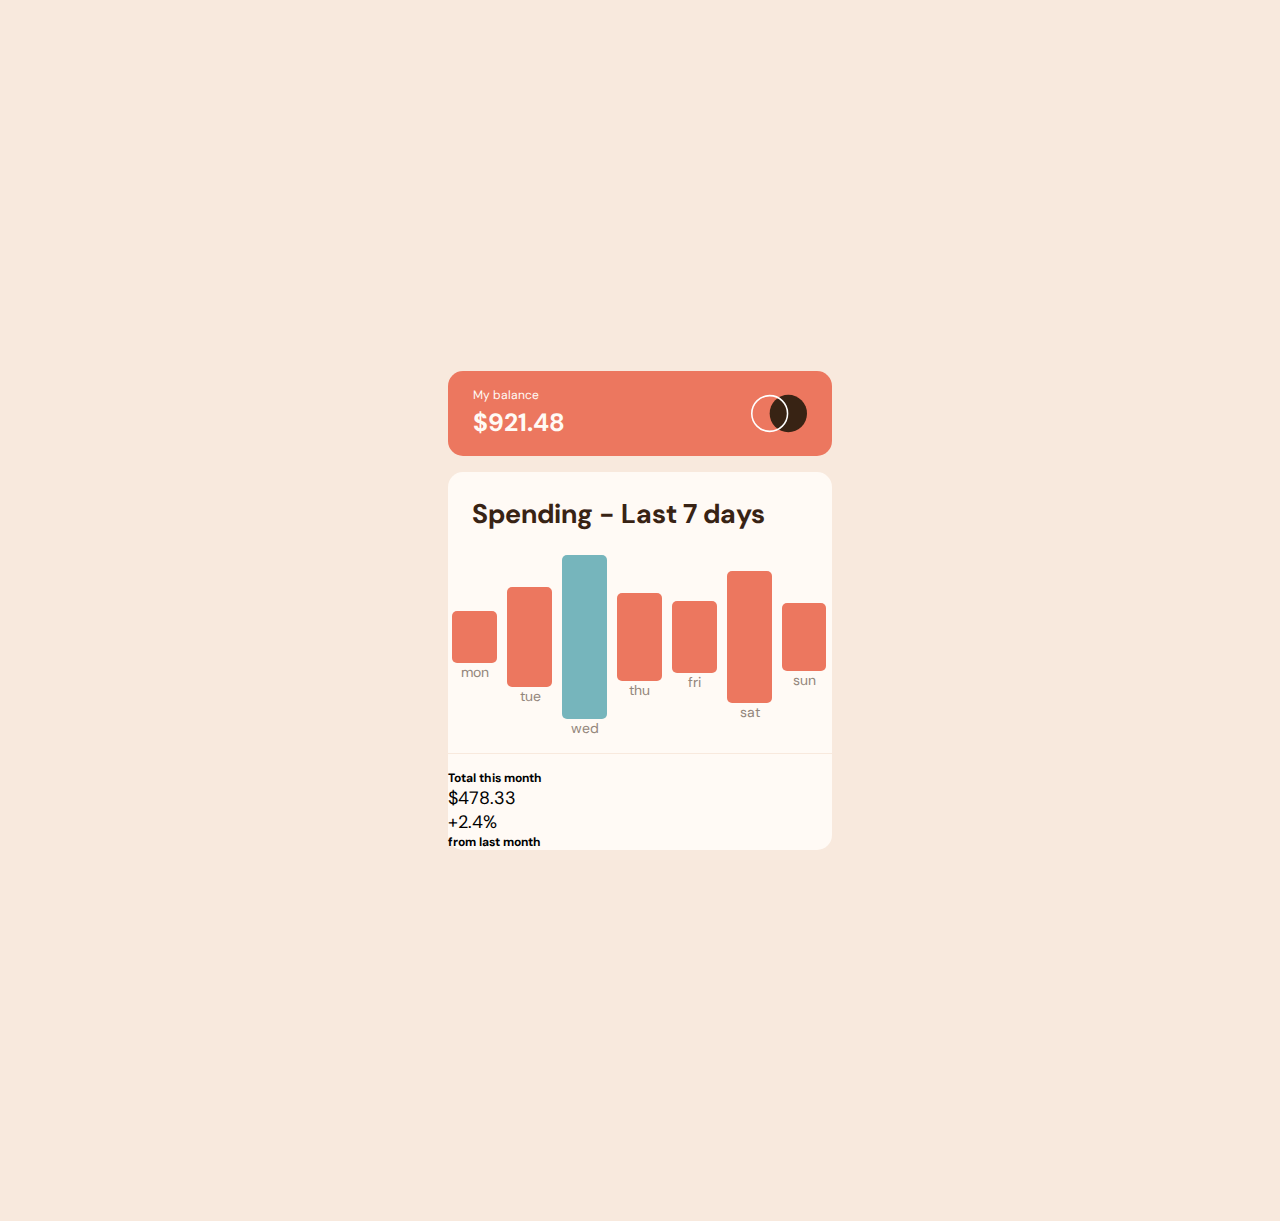
==== Expense-chart-main/index.html @ cb62b874 "Paso 1 y 2 hecho" ====
<!DOCTYPE html>
<html lang="en">
<head>
    <meta charset="UTF-8">
    <meta http-equiv="X-UA-Compatible" content="IE=edge">
    <meta name="viewport" content="width=device-width, initial-scale=1.0">
    <title>Expenses chart component</title>
    <link rel="stylesheet" href="./style.css">
</head>
<body>
    
    <div class="wrap">
            <!-- Balance -->
        <header class="wrap-hd">
            <div class="wrap-1">
                <h6 class="title">My balance</h6>
                <p class="money">$921.48</p>
            </div>
            <img src="./image/logo.svg" alt="logo" class="logo">
        </header>
        <!-- Grafico -->
        <div class="wrap-body">
            <h2 class="title-body">Spending - Last 7 days</h2>
            <div class="wrap-graphic">
                <div class="graphic">
                    <p class="cash"></p>
                    <div class="bar1"></div>
                    <p class="day">mon</p>
                </div>
                <div class="graphic">
                    <p class="cash"></p>
                    <div class="bar2"></div>
                    <p class="day">tue</p>
                </div>
                <div class="graphic">
                    <p class="cash"></p>
                    <div class="bar3"></div>
                    <p class="day">wed</p>
                </div>
                <div class="graphic">
                    <p class="cash"></p>
                    <div class="bar4"></div>
                    <p class="day">thu</p>
                </div>
                <div class="graphic">
                    <p class="cash"></p>
                    <div class="bar5"></div>
                    <p class="day">fri</p>
                </div>
                <div class="graphic">
                    <p class="cash"></p>
                    <div class="bar6"></div>
                    <p class="day">sat</p>
                </div>
                <div class="graphic">
                    <p class="cash"></p>
                    <div class="bar7"></div>
                    <p class="day">sun</p>
                </div>
            </div>
                <!-- footer -->
            <div class="wrap-footer">
                <div class="total-month">
                    <h6 class="title-footer">Total this month</h6>
                    <p class="money-footer">$478.33</p>
                </div>
                <div class="percentage">
                    <p class="percent">+2.4%</p>
                    <h6 class="percent-ft">from last month</h6>
                </div>
            </div>
        </div>
    </div>

    <script src="./src/main.js"></script>
</body>
</html>
---- Expense-chart-main/style.css ----
@import url('https://fonts.googleapis.com/css2?family=DM+Sans:wght@400;700&display=swap');

:root {
            /* Colors */

        /* Primary */
    --Soft-red: hsl(10, 79%, 65%);
    --Cyan: hsl(186, 34%, 60%);

        /* Neutral */
    --Dark-brown: hsl(25, 47%, 15%);
    --Medium-brown: hsl(28, 10%, 53%);
    --Cream: hsl(27, 66%, 92%);
    --Very-pale-orange: hsl(33, 100%, 98%);

            /* Typography */

        /* Font */
    --FF: 'DM Sans', sans-serif;
    --FW1: 400;
    --FW2: 700;
}

* {
    box-sizing: border-box;
    margin: 0;
    padding: 0;
}

body {
    font-size: 18px;
    background-color: var(--Cream);
    font-family: var(--FF);
    font-weight: var(--FW1);
}

.wrap {
    max-width: 1920px;
    width: 100%;
    max-height: 1080px;
    height: 100%;
    display: flex;
    flex-direction: column;
    align-items: center;
    margin: 370.5px auto;
}
        /* Header */
.wrap-hd {
    background-color: var(--Soft-red);
    border-radius: 15px;
    display: flex;
    justify-content: space-around;
    width: 30%;
    height: 85px;
    gap: 35%;
    margin-bottom: 1rem;
}

.wrap-1 {
    display: flex;
    flex-direction: column;
    margin: auto 0;
    color: var(--Very-pale-orange);
    gap: 0.2rem;
}

.title {
    font-weight: var(--FW1);
}

.money {
    font-size: 25px;
    font-weight: var(--FW2);
}

.logo {
    width: 3.5rem;
}

        /* Body */
.wrap-body {
    background-color: var(--Very-pale-orange);
    border-radius: 15px;
    width: 30%;
    gap: 35%;
}

.title-body {
    margin: 1.5rem;
    color: var(--Dark-brown);
}

.wrap-graphic {
    display: flex;
    justify-content: space-around;
    padding-bottom: 1rem;
    font-size: 14px;
    color: var(--Medium-brown);
}

.graphic {
    width: 13%;
    display: flex;
    flex-direction: column;
    justify-content: center;
}

.bar1 {
    width: 90%;
    margin: 0 2px;
    height: 3.3rem;
    border-radius: 5px;
    background-color: var(--Soft-red);
    display: flex;
    justify-content: center;
}

.bar2 {
    width: 90%;
    margin: 0 2px;
    height: 6.3rem;
    border-radius: 5px;
    background-color: var(--Soft-red);
    display: flex;
    justify-content: center;
}

.bar3 {
    width: 90%;
    margin: 0 2px;
    height: 10.3rem;
    border-radius: 5px;
    background-color: var(--Cyan);
    display: flex;
    justify-content: center;
}

.bar4 {
    width: 90%;
    margin: 0 2px;
    height: 5.5rem;
    border-radius: 5px;
    background-color: var(--Soft-red);
    display: flex;
    justify-content: center;
}

.bar5 {
    width: 90%;
    margin: 0 2px;
    height: 4.5rem;
    border-radius: 5px;
    background-color: var(--Soft-red);
    display: flex;
    justify-content: center;
}

.bar6 {
    width: 90%;
    margin: 0 2px;
    height: 8.3rem;
    border-radius: 5px;
    background-color: var(--Soft-red);
    display: flex;
    justify-content: center;
}

.bar7 {
    width: 90%;
    margin: 0 2px;
    height: 4.3rem;
    border-radius: 5px;
    background-color: var(--Soft-red);
    display: flex;
    justify-content: center;
}

.day {
    display: flex;
    justify-content: center;
}

        /* Footer */
.wrap-footer {
    border-top: 1px solid var(--Cream);
    padding-top: 1rem;
}
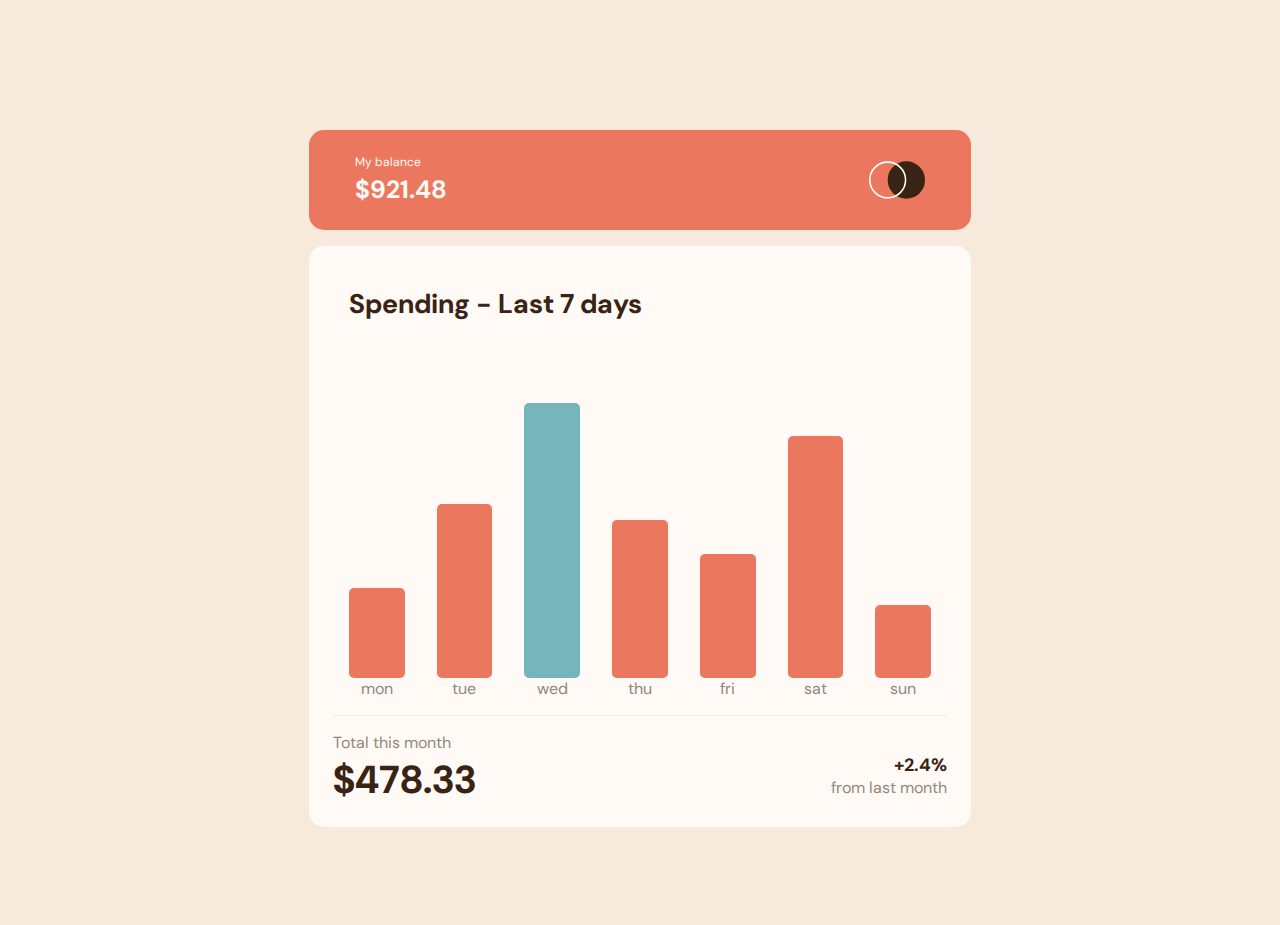
==== commit 435cace1: "Falta JS" ====
--- a/Expense-chart-main/index.html
+++ b/Expense-chart-main/index.html
@@ -24,37 +24,37 @@
             <div class="wrap-graphic">
                 <div class="graphic">
                     <p class="cash"></p>
-                    <div class="bar1"></div>
+                    <div class="bar1 bars"></div>
                     <p class="day">mon</p>
                 </div>
                 <div class="graphic">
                     <p class="cash"></p>
-                    <div class="bar2"></div>
+                    <div class="bar2 bars"></div>
                     <p class="day">tue</p>
                 </div>
                 <div class="graphic">
                     <p class="cash"></p>
-                    <div class="bar3"></div>
+                    <div class="bar3 bars"></div>
                     <p class="day">wed</p>
                 </div>
                 <div class="graphic">
                     <p class="cash"></p>
-                    <div class="bar4"></div>
+                    <div class="bar4 bars"></div>
                     <p class="day">thu</p>
                 </div>
                 <div class="graphic">
                     <p class="cash"></p>
-                    <div class="bar5"></div>
+                    <div class="bar5 bars"></div>
                     <p class="day">fri</p>
                 </div>
                 <div class="graphic">
                     <p class="cash"></p>
-                    <div class="bar6"></div>
+                    <div class="bar6 bars"></div>
                     <p class="day">sat</p>
                 </div>
                 <div class="graphic">
                     <p class="cash"></p>
-                    <div class="bar7"></div>
+                    <div class="bar7 bars"></div>
                     <p class="day">sun</p>
                 </div>
             </div>
--- a/Expense-chart-main/style.css
+++ b/Expense-chart-main/style.css
@@ -32,17 +32,17 @@
     background-color: var(--Cream);
     font-family: var(--FF);
     font-weight: var(--FW1);
+    height: 55.8rem;
 }
 
 .wrap {
-    max-width: 1920px;
-    width: 100%;
-    max-height: 1080px;
+    width: 69%;
     height: 100%;
     display: flex;
     flex-direction: column;
+    justify-content: center;
     align-items: center;
-    margin: 370.5px auto;
+    margin: 2rem auto;
 }
         /* Header */
 .wrap-hd {
@@ -50,9 +50,9 @@
     border-radius: 15px;
     display: flex;
     justify-content: space-around;
-    width: 30%;
-    height: 85px;
-    gap: 35%;
+    width: 75%;
+    height: 100px;
+    gap: 50%;
     margin-bottom: 1rem;
 }
 
@@ -81,107 +81,194 @@
 .wrap-body {
     background-color: var(--Very-pale-orange);
     border-radius: 15px;
-    width: 30%;
+    width: 75%;
+    height: 65%;
     gap: 35%;
 }
 
 .title-body {
-    margin: 1.5rem;
+    margin: 2.5rem;
     color: var(--Dark-brown);
 }
 
 .wrap-graphic {
     display: flex;
     justify-content: space-around;
-    padding-bottom: 1rem;
+    padding: 1rem 1.5rem;
     font-size: 14px;
     color: var(--Medium-brown);
+    align-items: flex-end;
+    height: 61%;
 }
 
 .graphic {
     width: 13%;
+    height: 21rem;
     display: flex;
     flex-direction: column;
-    justify-content: center;
+    justify-content: flex-end;
+    align-items: center;
 }
 
 .bar1 {
-    width: 90%;
-    margin: 0 2px;
-    height: 3.3rem;
-    border-radius: 5px;
-    background-color: var(--Soft-red);
-    display: flex;
-    justify-content: center;
+    width: 70%;
+    margin: 0 2px;
+    height: 27%;
+    border-radius: 5px;
+    background-color: var(--Soft-red);
+    display: flex;
+    justify-content: center;
+    cursor: pointer;
 }
 
 .bar2 {
-    width: 90%;
-    margin: 0 2px;
-    height: 6.3rem;
-    border-radius: 5px;
-    background-color: var(--Soft-red);
-    display: flex;
-    justify-content: center;
+    width: 70%;
+    margin: 0 2px;
+    height: 52%;
+    border-radius: 5px;
+    background-color: var(--Soft-red);
+    display: flex;
+    justify-content: center;
+    cursor: pointer;
 }
 
 .bar3 {
-    width: 90%;
-    margin: 0 2px;
-    height: 10.3rem;
+    width: 70%;
+    margin: 0 2px;
+    height: 82%;
     border-radius: 5px;
     background-color: var(--Cyan);
     display: flex;
     justify-content: center;
+    cursor: pointer;
 }
 
 .bar4 {
-    width: 90%;
-    margin: 0 2px;
-    height: 5.5rem;
-    border-radius: 5px;
-    background-color: var(--Soft-red);
-    display: flex;
-    justify-content: center;
+    width: 70%;
+    margin: 0 2px;
+    height: 47%;
+    border-radius: 5px;
+    background-color: var(--Soft-red);
+    display: flex;
+    justify-content: center;
+    cursor: pointer;
 }
 
 .bar5 {
-    width: 90%;
-    margin: 0 2px;
-    height: 4.5rem;
-    border-radius: 5px;
-    background-color: var(--Soft-red);
-    display: flex;
-    justify-content: center;
+    width: 70%;
+    margin: 0 2px;
+    height: 37%;
+    border-radius: 5px;
+    background-color: var(--Soft-red);
+    display: flex;
+    justify-content: center;
+    cursor: pointer;
 }
 
 .bar6 {
-    width: 90%;
-    margin: 0 2px;
-    height: 8.3rem;
-    border-radius: 5px;
-    background-color: var(--Soft-red);
-    display: flex;
-    justify-content: center;
+    width: 70%;
+    margin: 0 2px;
+    height: 72%;
+    border-radius: 5px;
+    background-color: var(--Soft-red);
+    display: flex;
+    justify-content: center;
+    cursor: pointer;
 }
 
 .bar7 {
-    width: 90%;
-    margin: 0 2px;
-    height: 4.3rem;
-    border-radius: 5px;
-    background-color: var(--Soft-red);
-    display: flex;
-    justify-content: center;
+    width: 70%;
+    margin: 0 2px;
+    height: 4.6rem;
+    border-radius: 5px;
+    background-color: var(--Soft-red);
+    display: flex;
+    justify-content: center;
+    cursor: pointer;
 }
 
 .day {
     display: flex;
     justify-content: center;
+    font-size: 16px;
 }
 
         /* Footer */
 .wrap-footer {
     border-top: 1px solid var(--Cream);
-    padding-top: 1rem;
-}
+    padding: 1rem 0 1.5rem;
+    margin: 0 1.5rem;
+    display: flex;
+    justify-content: space-between;
+}
+
+.title-footer {
+    color: var(--Medium-brown);
+    font-size: 16px;
+    font-weight: var(--FW1);
+    padding-bottom: 1px;
+}
+
+.money-footer{
+    color: var(--Dark-brown);
+    font-size: 39px;
+    font-weight: var(--FW2);
+}
+
+.percentage {
+    padding-top: 1.3rem;
+}
+
+.percent {
+    color: var(--Dark-brown);
+    display: flex;
+    justify-content: flex-end;
+    font-size: 18px;
+    font-weight: var(--FW2);
+}
+
+.percent-ft {
+    color: var(--Medium-brown);
+    font-size: 16px;
+    font-weight: var(--FW1);
+}
+
+@media (max-width: 750px) {
+    .wrap {
+        width: 100%;
+    }
+
+    .wrap-hd {
+        gap: 25%;
+    }
+
+    .bars {
+        border-radius: 2.5px;
+    }
+
+    .day {
+        font-size: 12px;
+    }
+
+    .wrap-footer {
+        gap: 10px;
+    }
+
+    .title-footer {
+        font-size: 12px;
+    }
+
+    .money-footer {
+        font-size: 28px;
+    }
+    
+    .percent {
+        font-size: 14px;
+    }
+
+    .percent-ft {
+        font-size: 8.5px;
+        display: flex;
+        justify-content: flex-end;
+    }
+}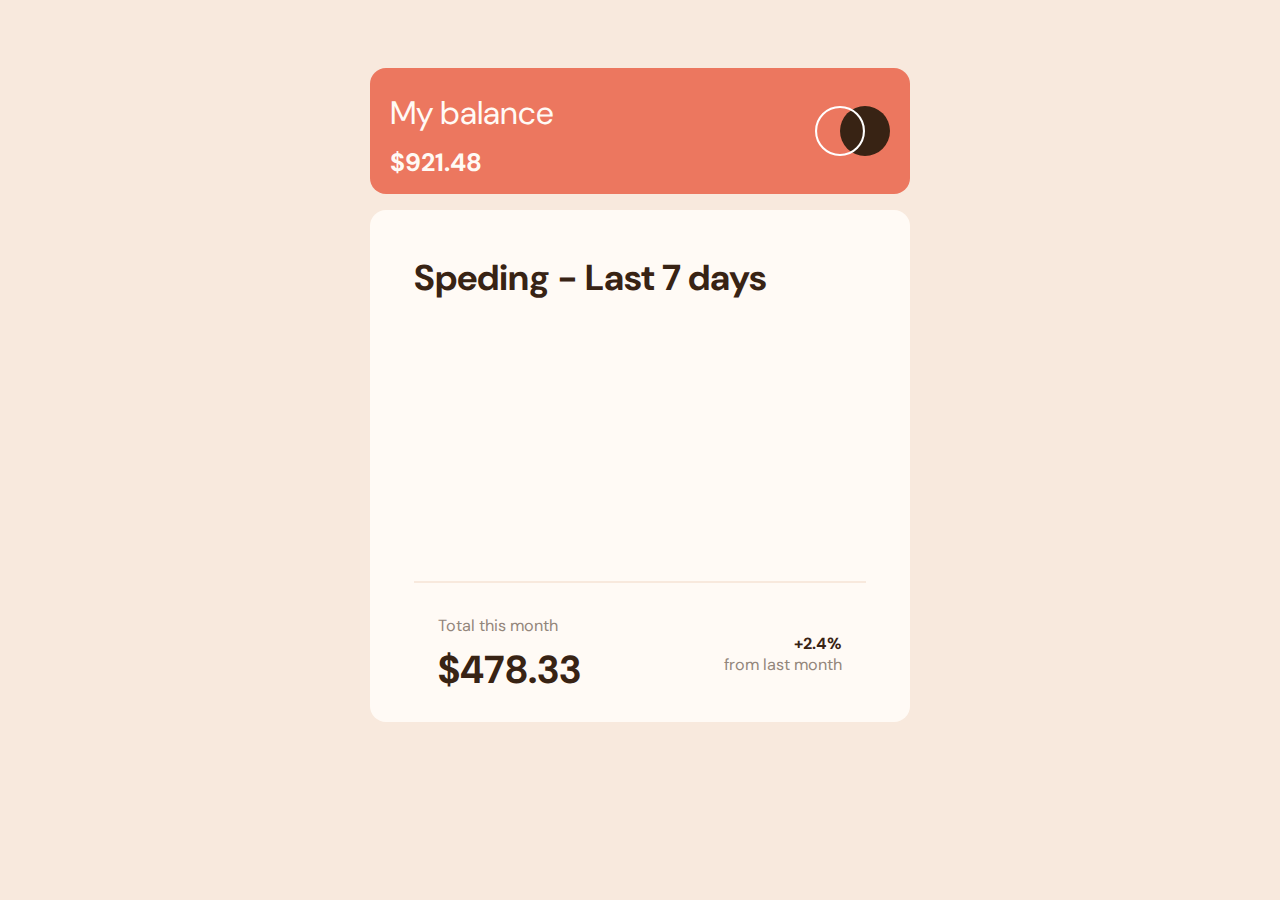
==== commit 32be51bd: "Finalizado" ====
--- a/Expense-chart-main/index.html
+++ b/Expense-chart-main/index.html
@@ -5,73 +5,43 @@
     <meta http-equiv="X-UA-Compatible" content="IE=edge">
     <meta name="viewport" content="width=device-width, initial-scale=1.0">
     <title>Expenses chart component</title>
-    <link rel="stylesheet" href="./style.css">
+    <link rel="stylesheet" href="./css/styles.css">
 </head>
 <body>
-    
-    <div class="wrap">
-            <!-- Balance -->
-        <header class="wrap-hd">
-            <div class="wrap-1">
-                <h6 class="title">My balance</h6>
-                <p class="money">$921.48</p>
+
+    <main class="main-container">
+        <div class="balance">
+            <div>
+                <p class="balance__title">My balance</p>
+                <p class="balance__total">$921.48</p>
             </div>
-            <img src="./image/logo.svg" alt="logo" class="logo">
-        </header>
-        <!-- Grafico -->
-        <div class="wrap-body">
-            <h2 class="title-body">Spending - Last 7 days</h2>
-            <div class="wrap-graphic">
-                <div class="graphic">
-                    <p class="cash"></p>
-                    <div class="bar1 bars"></div>
-                    <p class="day">mon</p>
+            <img class="balance__logo" src="./image/logo.svg" alt="logo">
+        </div>
+
+        <div class="chart">
+            <h2 class="chart__title">Speding - Last 7 days</h2>
+            <div class="chart__bars-container">
+
+                <!-- <div class="chart__bar">
+                    <div class="chart__bar--label">$35.20</div>
+                    <div class="chart__bar--day">mon</div>
+                </div> -->
+
+            </div>
+
+            <div class="chart__analitics">
+                <div>
+                    <p class="chart__total">Total this month</p>
+                    <p class="chart__total--value">$478.33</p>
                 </div>
-                <div class="graphic">
-                    <p class="cash"></p>
-                    <div class="bar2 bars"></div>
-                    <p class="day">tue</p>
-                </div>
-                <div class="graphic">
-                    <p class="cash"></p>
-                    <div class="bar3 bars"></div>
-                    <p class="day">wed</p>
-                </div>
-                <div class="graphic">
-                    <p class="cash"></p>
-                    <div class="bar4 bars"></div>
-                    <p class="day">thu</p>
-                </div>
-                <div class="graphic">
-                    <p class="cash"></p>
-                    <div class="bar5 bars"></div>
-                    <p class="day">fri</p>
-                </div>
-                <div class="graphic">
-                    <p class="cash"></p>
-                    <div class="bar6 bars"></div>
-                    <p class="day">sat</p>
-                </div>
-                <div class="graphic">
-                    <p class="cash"></p>
-                    <div class="bar7 bars"></div>
-                    <p class="day">sun</p>
-                </div>
-            </div>
-                <!-- footer -->
-            <div class="wrap-footer">
-                <div class="total-month">
-                    <h6 class="title-footer">Total this month</h6>
-                    <p class="money-footer">$478.33</p>
-                </div>
-                <div class="percentage">
-                    <p class="percent">+2.4%</p>
-                    <h6 class="percent-ft">from last month</h6>
+                <div>
+                    <p class="chart__porcentage">+2.4%</p>
+                    <p class="chart__period">from last month</p>
                 </div>
             </div>
         </div>
-    </div>
+    </main>
 
-    <script src="./src/main.js"></script>
+    <script type="module" src="./src/main.js"></script>
 </body>
 </html>--- a/Expense-chart-main/css/styles.css
+++ b/Expense-chart-main/css/styles.css
@@ -0,0 +1,169 @@
+@import url("https://fonts.googleapis.com/css2?family=DM+Sans:ital,wght@0,700;1,400&display=swap");
+* {
+  margin: 0;
+  padding: 0;
+  box-sizing: border-box;
+}
+
+body {
+  font-family: "DM Sans", sans-serif;
+  background-color: hsl(27deg, 66%, 92%);
+  font-size: 18px;
+}
+
+.main-container {
+  width: 344px;
+  margin: 68px auto;
+}
+@media (min-width: 600px) {
+  .main-container {
+    width: 540px;
+  }
+}
+
+.balance {
+  background-color: hsl(10deg, 79%, 65%);
+  height: 100px;
+  border-radius: 16px;
+  padding: 24px 20px;
+  display: flex;
+  justify-content: space-between;
+  color: hsl(33deg, 100%, 98%);
+  margin-bottom: 16px;
+}
+.balance__title {
+  font-size: 0.7em;
+  margin-bottom: 6px;
+}
+.balance__total {
+  font-weight: 700;
+  font-size: 1.4em;
+}
+.balance__logo {
+  width: 60px;
+}
+@media (min-width: 600px) {
+  .balance {
+    height: 126px;
+  }
+  .balance__title {
+    font-size: 1em;
+    margin-bottom: 12px;
+  }
+  .balance__title {
+    font-size: 1.8em;
+  }
+  .balance__logo {
+    width: 75px;
+  }
+}
+
+.chart {
+  background-color: hsl(33deg, 100%, 98%);
+  color: hsl(28deg, 10%, 53%);
+  border-radius: 16px;
+  height: 424px;
+  padding: 28px 20px;
+}
+.chart__title {
+  color: hsl(25deg, 47%, 15%);
+  font-size: 1.25em;
+  margin-bottom: 10px;
+}
+.chart__bars-container {
+  height: 220px;
+  display: flex;
+  justify-content: space-between;
+  align-items: flex-end;
+  margin-bottom: 30px;
+}
+.chart__bar {
+  background-color: hsl(10deg, 79%, 65%);
+  width: 32px;
+  height: 200px;
+  border-radius: 4px;
+  position: relative;
+}
+.chart__bar--label {
+  background-color: hsl(25deg, 47%, 15%);
+  color: hsl(33deg, 100%, 98%);
+  padding: 4px;
+  width: 38px;
+  font-size: 0.5em;
+  border-radius: 4px;
+  font-weight: 700;
+  position: absolute;
+  top: -24px;
+  left: -4px;
+  display: none;
+}
+.chart__bar--day {
+  position: absolute;
+  bottom: -16px;
+  font-size: 0.6em;
+  width: 32px;
+  text-align: center;
+}
+.chart__bar:hover {
+  cursor: pointer;
+  filter: brightness(1.2);
+}
+.chart__analitics {
+  display: flex;
+  justify-content: space-between;
+  padding: 24px;
+  font-size: 0.7em;
+  border-top: 2px solid hsl(27deg, 66%, 92%);
+}
+.chart__total {
+  margin-bottom: 8px;
+}
+.chart__total--value {
+  color: hsl(25deg, 47%, 15%);
+  font-weight: 700;
+  font-size: 1.4em;
+}
+.chart__porcentage {
+  color: hsl(25deg, 47%, 15%);
+  font-weight: 700;
+  text-align: right;
+  margin-top: 18px;
+}
+@media (min-width: 600px) {
+  .chart {
+    height: 512px;
+    padding: 44px;
+  }
+  .chart__title {
+    font-size: 2em;
+  }
+  .chart__bars-container {
+    margin-bottom: 50px;
+  }
+  .chart__bar {
+    width: 50px;
+  }
+  .chart__bar--label {
+    width: 54px;
+    font-size: 0.7em;
+    top: -32px;
+    left: 2px;
+  }
+  .chart__bar--day {
+    width: 54px;
+    bottom: -24px;
+    font-size: 0.8em;
+  }
+  .chart__analitics {
+    font-size: 0.9em;
+    padding-top: 32px;
+  }
+  .chart__total--value {
+    font-size: 2.4em;
+  }
+  .chart__poncetage {
+    margin-top: 30px;
+  }
+}
+
+/*# sourceMappingURL=styles.css.map */
